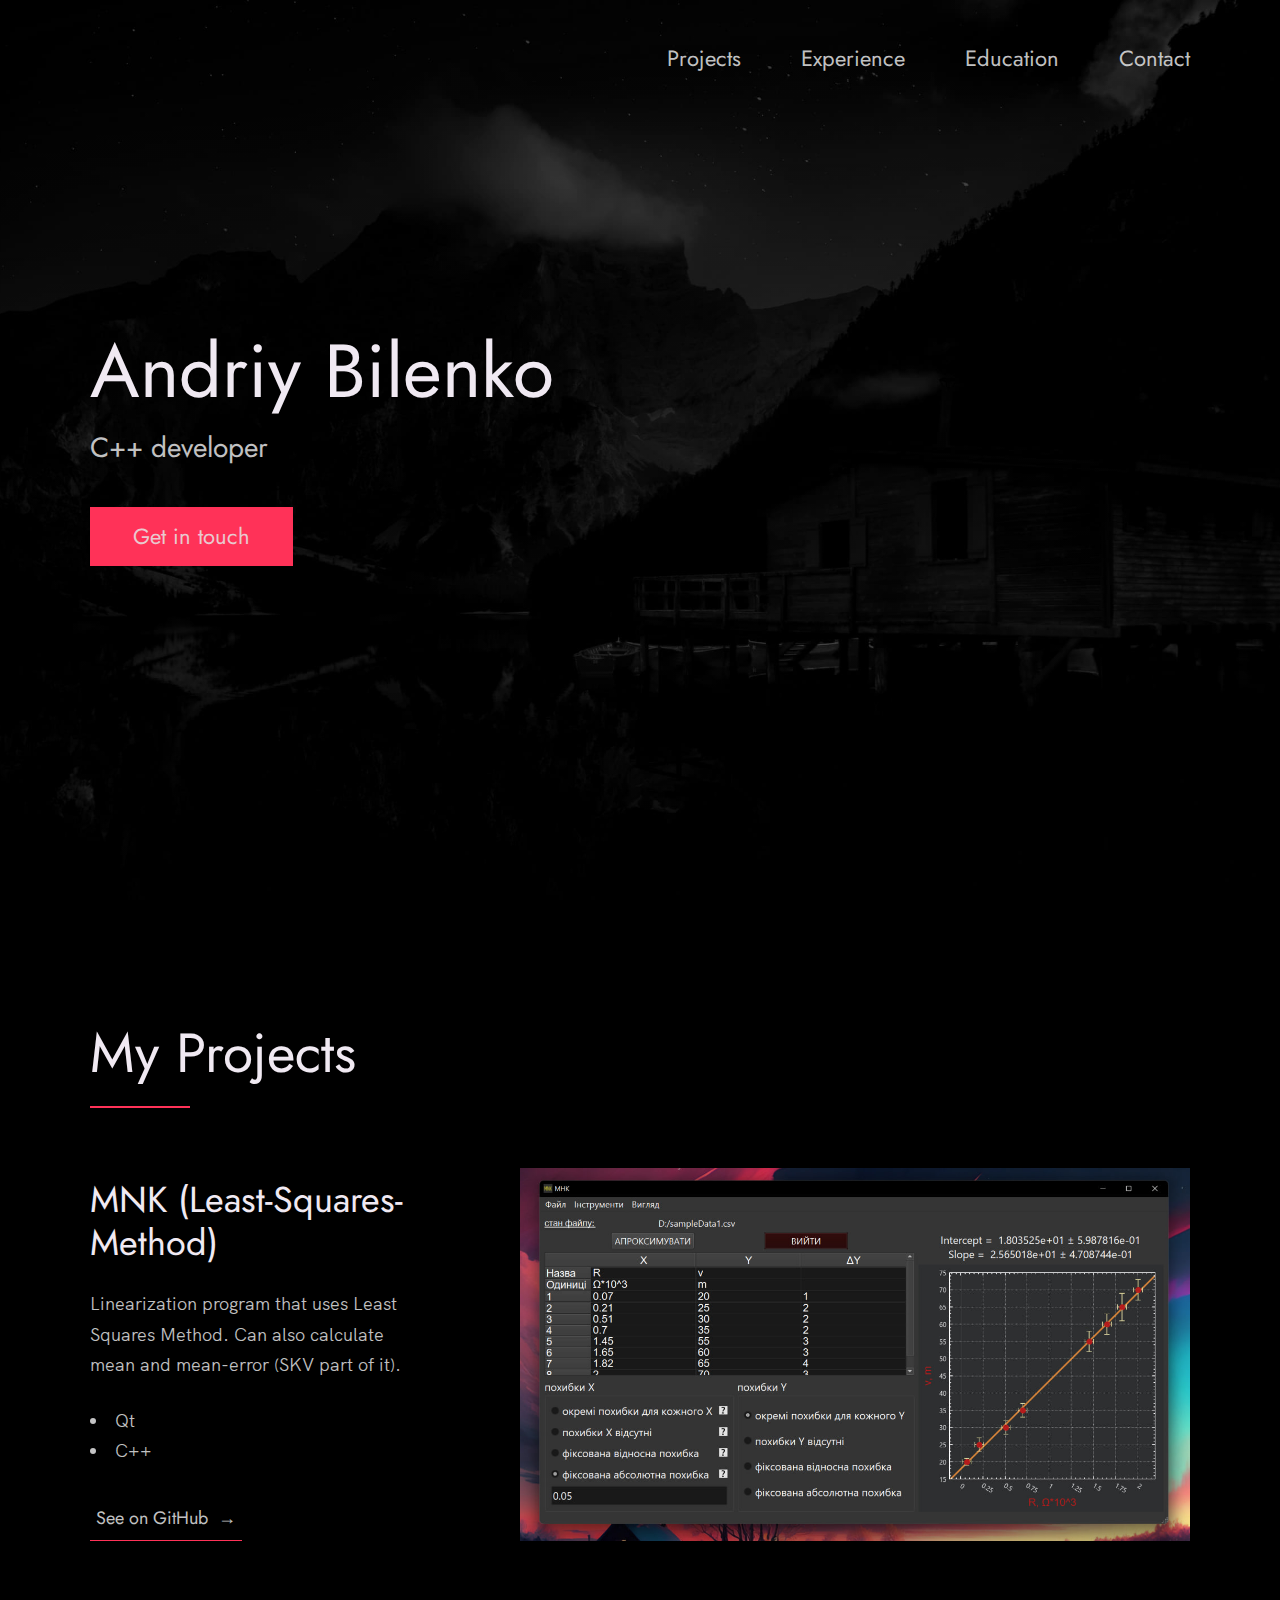
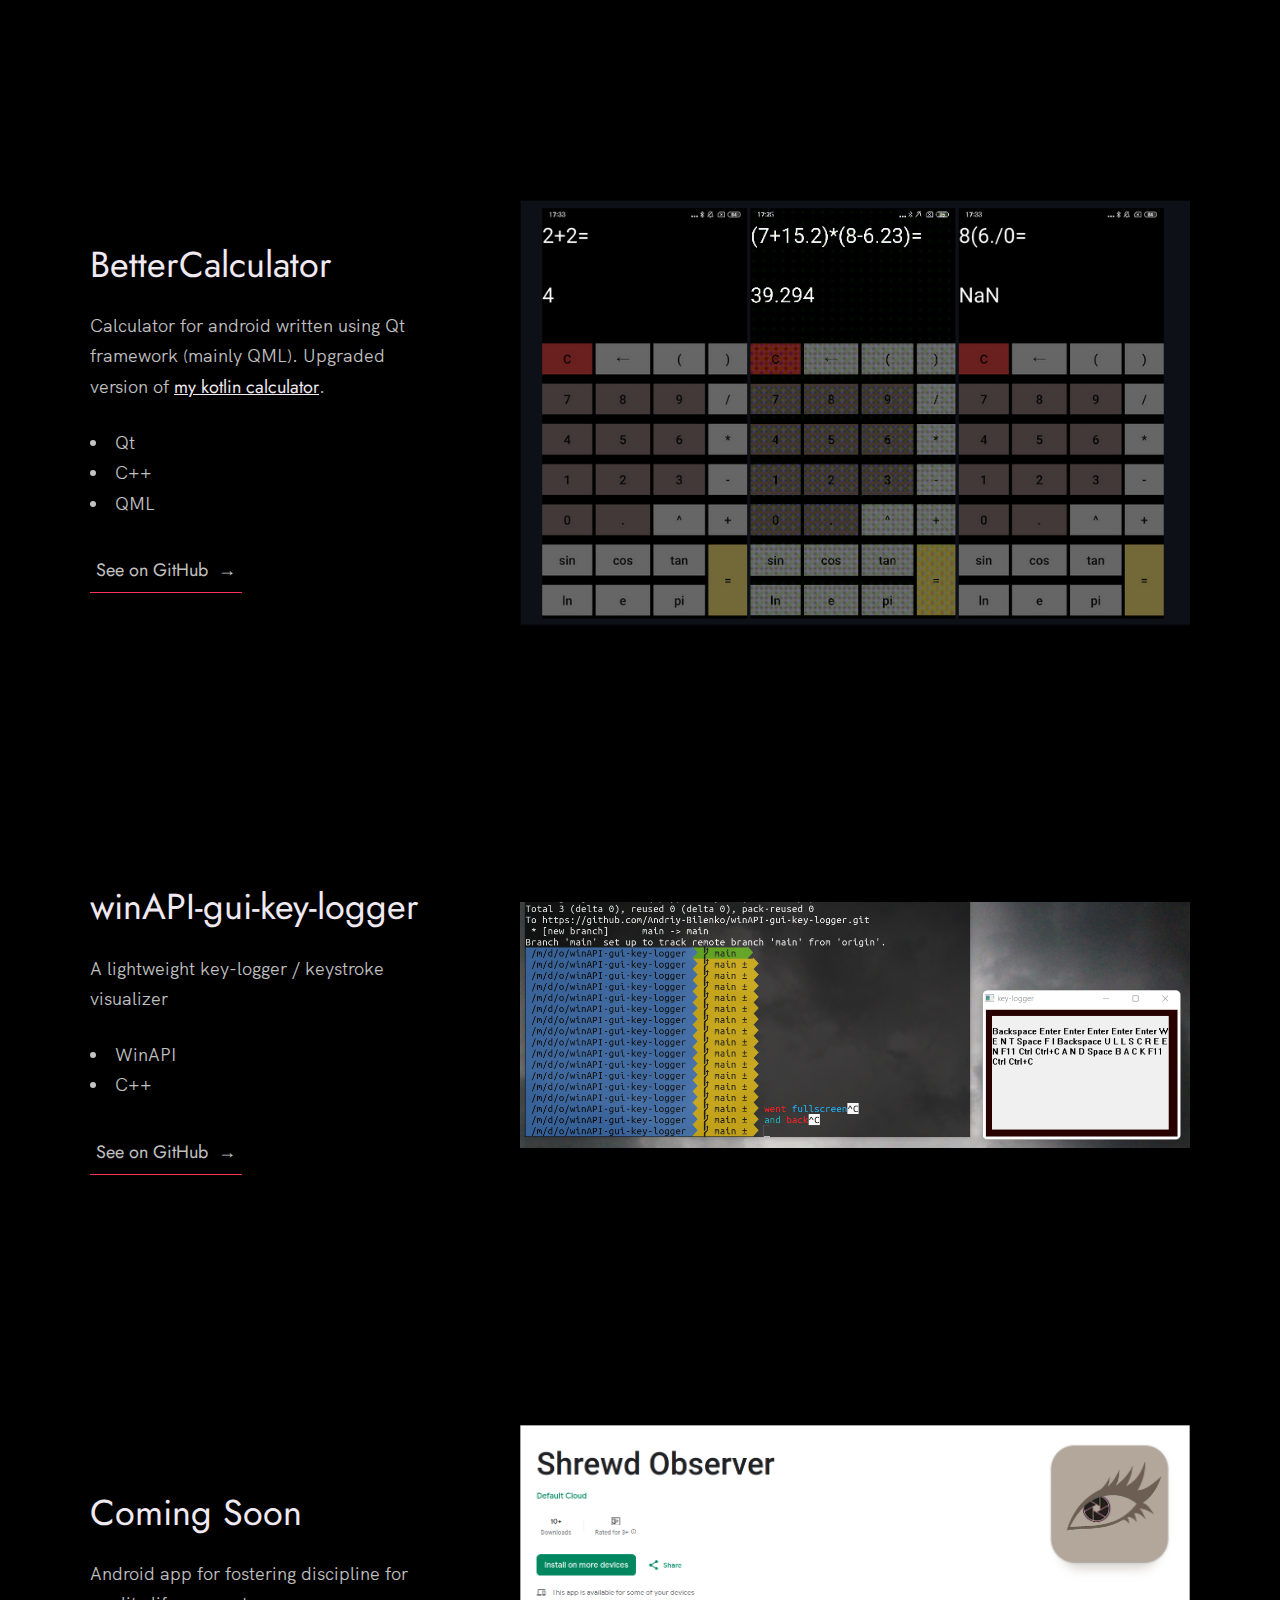
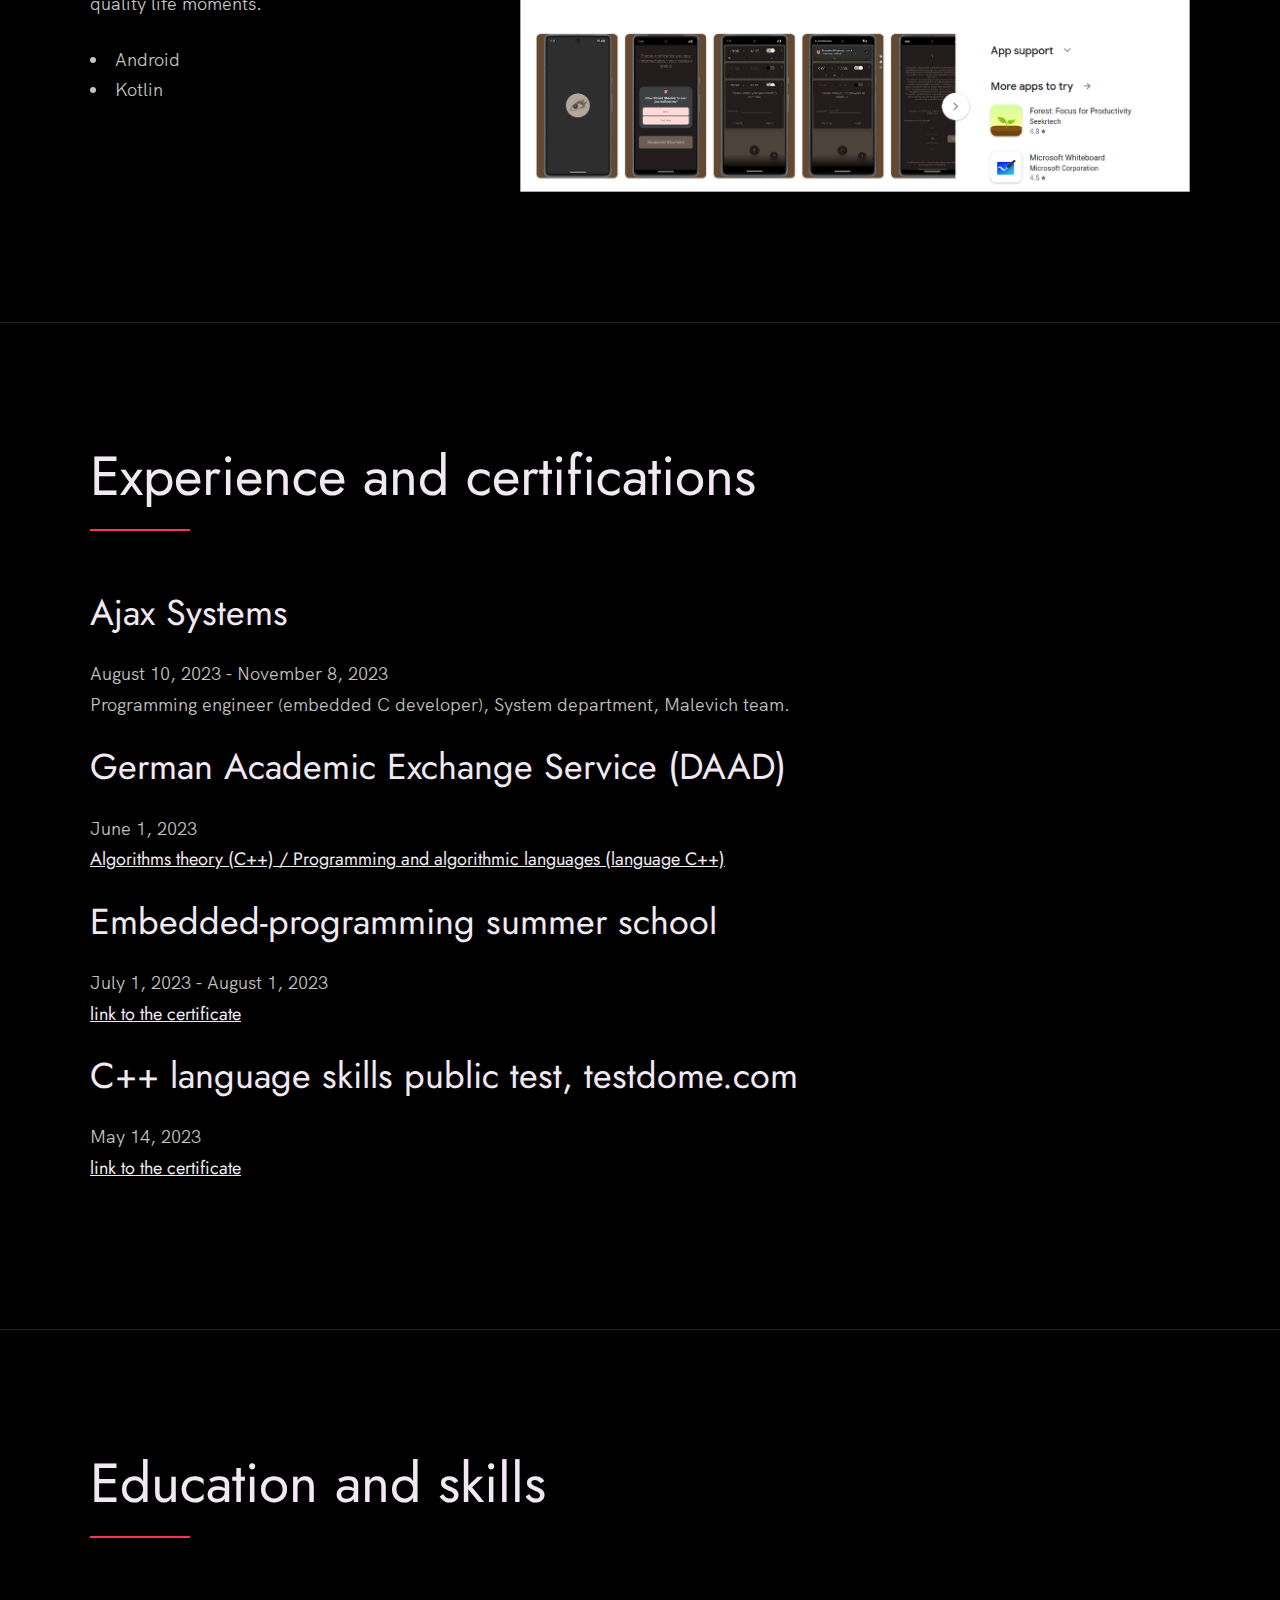
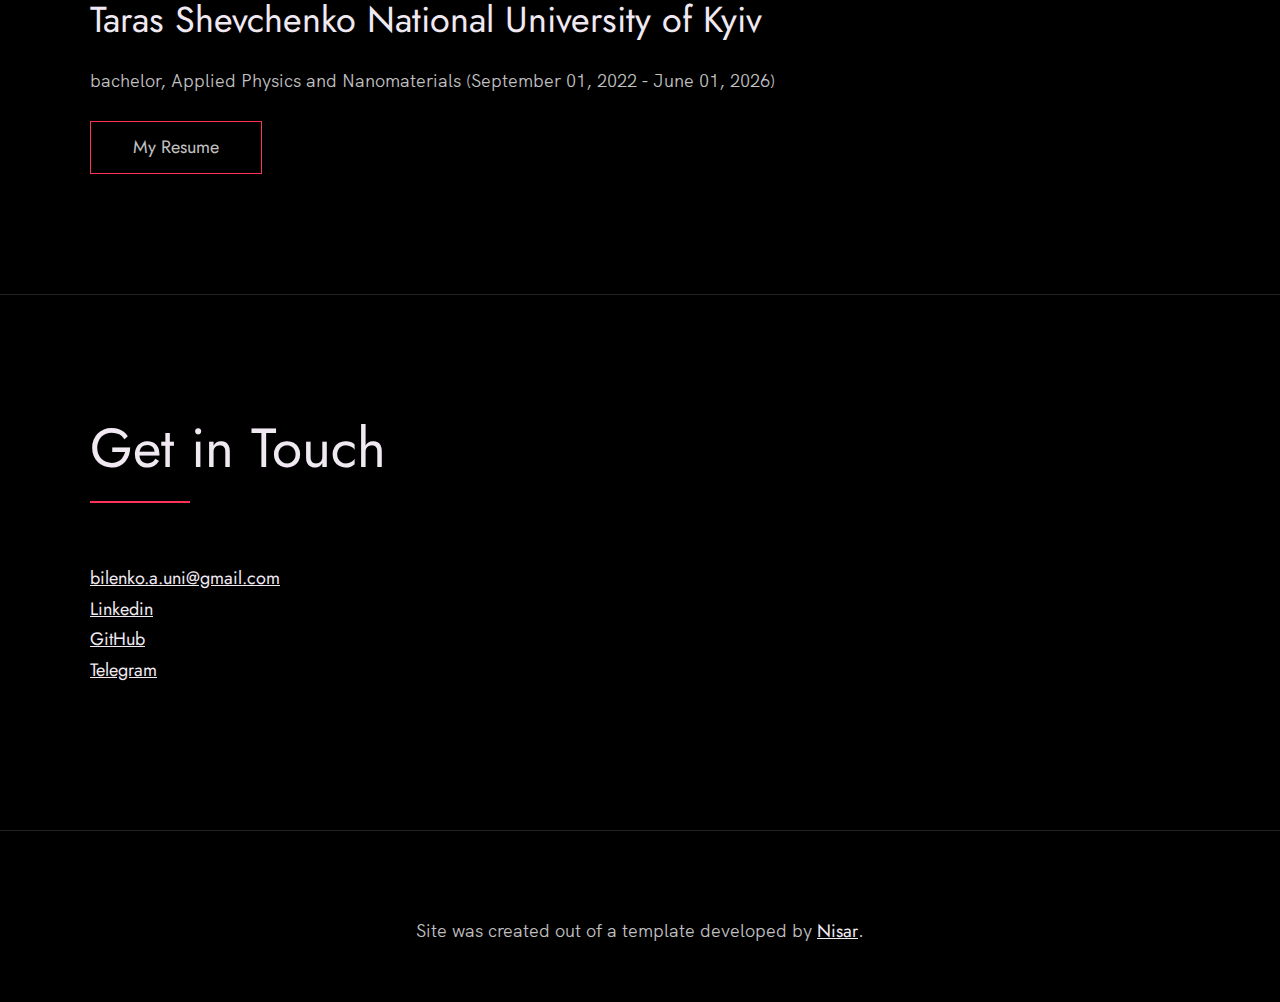
==== https/res/index.html @ 53c8d38b "first release commit" ====
<!DOCTYPE html>
<html lang="en">

<head>
  <meta charset="UTF-8" />
  <meta name="viewport" content="width=device-width, initial-scale=1.0" />
  <link rel="shortcut icon" type="image/png" href="./images/favicon.png" />

  <title>
    Andriy Bilenko | C++ developer
  </title>

  <meta name="description" content="Add small description of yourslef.">
  
  <meta name="keywords" content="Put your name, skills and some coding keywords" />
  <link rel="stylesheet" href="style.css" />
</head>

<body>

  <!-- ***** Header ***** -->

  <header class="header" role="banner" id="top">
    <div class="row">
      <nav class="nav" role="navigation">
        <ul class="nav__items">
          <li class="nav__item"><a href="#work" class="nav__link">Projects</a></li>
          <li class="nav__item"><a href="#exp" class="nav__link">Experience</a></li>
          <li class="nav__item">
            <a href="#about" class="nav__link">Education</a>
          </li>
          <li class="nav__item">
            <a href="#contact" class="nav__link">Contact</a>
          </li>
        </ul>
      </nav>
    </div>
    <div class="header__text-box row">
      <div class="header__text">
        <h1 class="heading-primary">
          <span>Andriy Bilenko</span>
        </h1>
        <p>C++ developer</p>
        <a href="#contact" class="btn btn--pink">Get in touch</a>
      </div>
    </div>
  </header>

  <main role="main">

    <!-- ***** Work ***** -->

    <section class="work" id="work">
      <div class="row">
        <h2>My Projects</h2>
        <div class="work__boxes">

          <div class="work__box">
            <div class="work__text">
              <h3>MNK (Least-Squares-Method)</h3>
              <p>
                Linearization program that uses Least Squares Method. Can also calculate mean and mean-error (SKV part of it).
              </p>
              <ul class="work__list">
                <li>Qt</li>
                <li>C++</li>
              </ul>

              <div class="work__links">
                <a href="https://github.com/Andriy-Bilenko/MNK-Least-Squares-Method-" target="_blank" class="link__text">
                  See on GitHub<span>&rarr;</span>
                </a>
              </div>
            </div>
            <div class="work__image-box">
              <img src="./images/MNK_portfolio.jpg" class="work__image" alt="Project 1" />
            </div>
          </div>

          <div class="work__box">
            <div class="work__text">
              <h3>BetterCalculator</h3>
              <p>
                Calculator for android written using Qt framework (mainly QML). Upgraded version of <a href="https://github.com/Andriy-Bilenko/BasicCalculator" class="link">my kotlin calculator</a>.
              </p>
              <ul class="work__list">
                <li>Qt</li>
                <li>C++</li>
                <li>QML</li>
              </ul>

              <div class="work__links">
                <a href="https://github.com/Andriy-Bilenko/betterCalculator" target="_blank" class="link__text">
                  See on GitHub<span>&rarr;</span>
                </a>
              </div>
            </div>
            <div class="work__image-box">
              <img src="./images/betterCalculator_portfolio.png" class="work__image" alt="Project 1" />
            </div>
          </div>

          <div class="work__box">
            <div class="work__text">
              <h3>winAPI-gui-key-logger</h3>
              <p>
                A lightweight key-logger / keystroke visualizer
              </p>
              <ul class="work__list">
                <li>WinAPI</li>
                <li>C++</li>
              </ul>

              <div class="work__links">
                 <a href="https://github.com/Andriy-Bilenko/winAPI-gui-key-logger" target="_blank" class="link__text">
                  See on GitHub<span>&rarr;</span>
                </a>
              </div>
            </div>
            <div class="work__image-box">
              <img src="./images/gui_keylogger_portfolio.png" class="work__image" alt="Project 3" />
            </div>
          </div>
                    <div class="work__box">
            <div class="work__text">
              <h3>Coming Soon</h3>
              <p>
                Android app for fostering discipline for quality life moments.
              </p>
              <ul class="work__list">
                <li>Android</li>
                <li>Kotlin</li>
              </ul>

            </div>
            <div class="work__image-box">
              <img src="./images/coming_soon_portfolio.png" class="work__image" alt="Project 1" />
            </div>
          </div>
        </div>
      </div>
    </section>

    <section class="exp" id="exp">
      <div class="row">
        <h2>Experience and certifications</h2>
        <div class="exp__logos">
            <h3> 
                Ajax Systems
            </h3>
            <p>
              August 10, 2023 - November 8, 2023<br>
              Programming engineer (embedded C developer), System department, Malevich team.
            </p>
            <h3>
            German Academic Exchange Service (DAAD)
            </h3>
            <p>
              June 1, 2023<br>
             <a href="https://drive.google.com/file/d/1OFo9DF42jcPr22hm2gvZh0uowE_l46rM/view?usp=drive_link">Algorithms theory (C++) / Programming and algorithmic languages (language C++)</a>
            </p>
            <h3>
            Embedded-programming summer school
            </h3>
            <p>
              July 1, 2023 - August 1, 2023<br>
<a href="https://drive.google.com/file/d/1QoROx8u8LL5x0KT2U5oykF8DB0NaRZKX/view?usp=drivesdk">link to the certificate</a>
            </p>
            <h3>
            C++ language skills public test, testdome.com
            </h3>
            <p>
              May 14, 2023<br>
                          <a href="https://www.testdome.com/certificates/3be5061ab3a349d6ab39574bfded6872
">link to the certificate</a>
            </p>
        </div>
      </div>
    </section>

    <!-- ***** About ***** -->

    <section class="about" id="about">
      <div class="row">
        <h2>Education and skills</h2>
          <div class="about__text">
              <h3>Taras Shevchenko National University of Kyiv</h3>
            <p>
              bachelor, Applied Physics and Nanomaterials
            (September 01, 2022 - June 01, 2026)
            </p>
            <a href="https://drive.google.com/file/d/1MA5ybgfWI-9_jP8P5ftH_fFIdmKFKx3f/view?usp=drive_link" class="btn">My Resume</a>
          </div>
      </div>
    </section>
  </main>

  <!-- ***** Contact ***** -->

  <section class="contact" id="contact">
    <div class="row">
      <h2>Get in Touch</h2>
      <div class="contact__info">
        <p>
        <a href="mailto:you@example.com">bilenko.a.uni@gmail.com</a> <br>
        <a href="https://www.linkedin.com/in/andrew-bilenko-7aa015277/">Linkedin</a> <br>
        <a href="https://github.com/Andriy-Bilenko/">GitHub</a> <br> 
        <a href="https://t.me/bilenko_a">Telegram</a>
        </p>
      </div>
    </div>
  </section>

  <!-- ***** Footer ***** -->

  <footer role="contentinfo" class="footer">
    <div class="row">
      <p>
        Site was created out of a template developed by <a href="https://github.com/nisarhassan12/" class="link">Nisar</a>.
      </p>
    </div>
  </footer>

  <a href="#top" class="back-to-top" title="Back to Top">
    <img src="./images/arrow-up.svg" alt="Back to Top" class="back-to-top__image"/>
  </a>
  <script src="./script.js"></script>
</body>

</html>
---- https/res/style.css ----
/* --------------------------------------- */
/* ----- Basic Setup ----- */
/* --------------------------------------- */

@font-face {
    font-family: 'Hk Grotesk';
    font-style: normal;
    font-weight: 400;
    src: url('./fonts/HKGrotesk-Regular.woff') format('woff');
}

@font-face {
    font-family: 'Jost';
    font-style: normal;
    font-weight: 400;
    src: url('./fonts/Jost-Regular.ttf') format('woff');
}

* {
    margin: 0;
    padding: 0;
    box-sizing: inherit;
}

:root {
    --font-size-small: 1.8rem;
    --font-size-normal: 2.2rem;
    --font-size-medium: 2.8rem;
    --font-size-medium-1: 3.6rem;
    --font-size-large: 5.5rem;
    --font-size-huge: 7.5rem;
    --font-stack: 'Hk Grotesk', sans-serif;

    --line-height-normal: 1.7;
    --line-height-small: 1.2;

    --black: #000;
    --pink: #ff3258;
    --white: #f0e9f2;
    --white-1: #e5e5e6da;


    --container-max-width: 1180px;
    --container-normal-width: 800px;
    --container-medium-width: 700px; 
    --container-small-width: 500px;

    --gutter-huge: 12rem;
    --gutter-medium: 6rem;
    --gutter-normal: 3rem;
    --gutter-small-1: 2.5rem;
    --gutter-small: 2rem;

    --border-light: 1px solid rgb(36, 35, 35);
}

html {
    font-size: 62.5%; /* (16/10)*100 = 62.5% => 1rem = 10px */
    box-sizing: border-box;
    scroll-behavior: smooth;
}

@media(max-width: 1000px) {
    html {
        font-size: 52%;
    }
}

body {
    font-size: var(--font-size-small);
    font-family: var(--font-stack);
    font-weight: 400;
    color: var(--white-1);
    line-height: var(--line-height-normal);
    background: var(--black);
    overflow-x: hidden;
}

.row {
    max-width: var(--container-max-width);
    margin: 0 auto;
}

@media(max-width: 1340px) {
    .row {
        max-width: 1100px;
    }
}

@media(max-width: 1240px) {
    .row {
        padding: 0 var(--gutter-medium);
    }
}

@media(max-width: 600px) {
    .row {
        padding: 0 var(--gutter-normal);
    }
}

@media(max-width: 600px) {
    .row {
        padding: 0 var(--gutter-small);
    }
}

section {
    padding: var(--gutter-huge) 0;
    border-bottom: var(--border-light);
}

img {
    object-fit: contain;
    max-width: 100%;
}

/* --------------------------------------- */
/* ----- Headlines and Paragraphs ----- */
/* --------------------------------------- */

h1,
h2,
h3 {
    font-family: 'Jost', sans-serif;
    font-weight: 400;
    line-height: var(--line-height-small);
    color: var(--white);
}

.heading-primary {
    line-height: 1;
    font-size: var(--font-size-huge);
    font-weight: 400;
}

@media(max-width: 900px) {
    .heading-primary {
        font-size: 6.5rem;
    }
}

h2 {
    font-size: var(--font-size-large);
    margin-bottom: var(--gutter-medium);
}

h2::after {
    content: '';
    display: block;
    height: 2px;
    width: 10rem;
    background: var(--pink);
    margin: var(--gutter-small) 0;
}

h3 {
    font-size: var(--font-size-medium-1);
    margin-bottom: var(--gutter-small);
}

@media(max-width: 500px) {
    .heading-primary {
        font-size: var(--font-size-large);
    }

    h2 {
        font-size: var(--font-size-medium-1);
    }

    h3 {
        font-size: var(--font-size-medium);
    }
}

p {
    margin: var(--gutter-small-1) 0;
}

@media(max-width: 900px) {
    p { 
        max-width: var(--container-small-width);
    }
}

/* --------------------------------------- */
/* ----- Buttons and Links ----- */
/* --------------------------------------- */

a {
    color: var(--white);
    font-weight: 400;
    font-family: 'Jost', sans-serif;
    transition: all .2s;
    outline: 2px solid transparent;
}

::-moz-focus-inner {
    border: 0;
}

button:focus,
a:focus {
    outline: 2px solid var(--pink);
}

body:not(.user-is-tabbing) button:focus,
body:not(.user-is-tabbing) a:focus {
    outline: none;
}

.link:hover {
    color: var(--pink);
}

.btn {
    position: relative;
    display: inline-block;
    padding: 1rem 4.2rem;
    text-decoration: none;
    color: inherit;
    border: 1px solid  var(--pink);
    font-weight: 400;
}

.btn:focus {
    outline: none;
}

.btn::after {
    content: '';
    display: block;
    position: absolute;
    top: 0;
    left: 0;
    right: 100%;
    background: var(--white);
    height: 100%;
    z-index: -1;
    transition: all 0.2s cubic-bezier(1, 0.68, 0.16, 0.9);
}

.btn:hover::after,
.btn:focus::after {
    right: 0;
    background: var(--pink);
}

.btn--pink {
    background: var(--pink);
    transition: all 0.2s;
}

.btn--pink::after {
    display: none;
}

.btn--pink:hover,
.btn--pink:focus {
    background: transparent;
}

.link__text {
    position: relative;
    display: inline-block;
    padding: .6rem;
    color: inherit;
    text-decoration: none;
    border-bottom: 1px solid var(--pink);
}

.link__text::after {
    content: '';
    display: block;
    position: absolute;
    top: 0;
    left: 0;
    right: 100%;
    background: var(--white);
    height: 100%;
    z-index: -1;
    transition: all 0.2s cubic-bezier(1, 0.68, 0.16, 0.9);
}

.link__text:focus {
    outline: none;
}

.link__text:hover::after,
.link__text:focus:after {
    right: 0;
    background: var(--pink);
}

.link__text span {
    padding-left: 1rem;
    font-family: sans-serif;
}

/* ----- Back to Top ----- */

.back-to-top {
    position: fixed;
    bottom: 4rem;
    right: 4rem;
    display: flex;
    justify-content: center;
    align-items: center;
    height: 5.5rem;
    width: 5.5rem;
    background-color: var(--pink);
    border-radius: 50%;
    z-index: 10;
    visibility: hidden;
    transition: all .4s;
}

.back-to-top__image {
    height: 70%;
}

@media(max-width: 900px) {
    .back-to-top {
        right: 2rem;
    }
}

@media(max-width: 500px) {
    .back-to-top {
        right: 1rem;
    }
}

/* --------------------------------------- */
/* ----- Navigation ----- */
/* --------------------------------------- */

.nav {
    display: flex;
    justify-content: flex-end;
    padding: var(--gutter-normal) 0;
}

.nav__items {
    display: flex;
    list-style: none;
}

.nav__item:not(:last-child) {
    margin-right: var(--gutter-medium);
}

@media(max-width: 500px) {
    .nav {
        justify-content: center;
    }
}

@media(max-width: 400px) {
    .nav__item:not(:last-child) {
        margin-right: var(--gutter-normal);
    }
}

@media(max-width: 300px) {
    .nav {
        font-size: var(--font-size-small);
    }
}

.nav__link {
    position: relative;
    display: inline-block;
    padding: 1rem 0;
    text-decoration: none;
    color: inherit;
    transition: all .2s;
}

.nav__link::after {
    content: '';
    position: absolute;
    bottom: 0;
    left: 0;
    right: 100%;
    display: inline-block;
    height: 1rem;
    background: var(--white);
    transition: all 0.25s cubic-bezier(1, 0.68, 0.16, 0.9);
}

.nav__link:hover {
    color: var(--pink);
}

.nav__link:hover::after {
    right: 0;
    height: 2px;
    background: var(--pink);
}

/* --------------------------------------- */
/* ----- Header ----- */
/* --------------------------------------- */

.header {
    background: linear-gradient(rgba(0,0,0, .1), rgba(0,0,0, .4)), 
        url('./images/header.jpg');
    height: 100vh;
    background-size: cover;
    background-position: center;
    background-attachment: fixed;
    font-size: var(--font-size-normal);
}

.header__text {
    position: absolute;
    top: 50%;
    transform: translateY(-50%);
}

.header__text p {
    margin: 1.5rem 0 3.5rem;
    max-width: var(--container-medium-width);
    font-family: 'Jost', sans-serif;
    font-size: var(--font-size-medium);
}

@media(max-width: 500px) {
    .header {
        text-align: center;
    }

    .header__text p {
        transform: scale(.8);
    }
}

/* --------------------------------------- */
/* ----- Work ----- */
/* --------------------------------------- */

.work__box {
    display: flex;
    align-items: center;
}

@media(max-width: 900px) {
    .work__box {
        align-items: initial;
        flex-direction: column-reverse;
    }
}

.work__box:not(:last-child) {
    margin-bottom: 25rem;
}

@media(max-width: 500px) {
    .work__box:not(:last-child) {
        margin-bottom: 20rem;
    }
}

.work__links {
    display: flex;
    align-items: center;
}

.work__text {
    flex: 0 0 30%;
}

.work__list {
    /* list-style-type: square; */
    list-style-position: inside;
    margin-bottom: var(--gutter-normal);
}

.work__code {
    display: block;
    height: 3rem;
    margin-left: var(--gutter-normal);
    transition: all .3s;
}

.work__code:hover {
    transform: scale(1.2);
}

.work__image-box {
    margin-bottom: var(--gutter-normal);
}

@media(min-width: 901px) {
    .work__image-box {
        flex: 1;
        margin: 0 0 0 10rem;
    }
}

@media(max-width: 900px) {
    .work__code {
        height: 4rem;
    }
}

/* --------------------------------------- */
/* ----- Clients ----- */
/* --------------------------------------- */

.client__logos {
    display: flex;
    justify-content: space-between;
    filter: invert(100%) grayscale(100%) opacity(.8);
}

.client__logo {
    height: 6.5rem;
    max-width: 18rem;
}

@media(max-width: 1240px) {
    .client__logos {
        overflow-x: scroll;
        padding: var(--gutter-normal);
    }

    .client__logo:not(:last-of-type) {
        margin-right: var(--gutter-medium);
    }
}

/* --------------------------------------- */
/* ----- About ----- */
/* --------------------------------------- */

.about__content {
    display: flex;
    flex-direction: row-reverse;
    align-items: center;
}

@media(max-width: 900px) {
    .about__content {
        flex-direction: column-reverse;
        align-items: initial;
    }
}

.about__photo-container {
    margin-bottom: var(--gutter-normal);
}

@media(min-width: 901px) {
    .about__text {
        flex: 0 0 35%;
    }
    
    .about__photo-container {
        flex: 1;
        margin: 0 var(--gutter-huge) 0 0;
    }
}

/* --------------------------------------- */
/* ----- Contact ----- */
/* --------------------------------------- */

.contact__info {
    max-width: var(--container-medium-width);
}

/* --------------------------------------- */
/* ----- Footer ----- */
/* --------------------------------------- */

.footer {
    text-align: center;
    padding: var(--gutter-medium) 0 var(--gutter-normal);
}

.footer__social-links {
    display: flex;
    justify-content: center;
    padding: var(--gutter-normal) 0;
    list-style: none;
}

.footer__social-link-item:not(:last-of-type) {
    margin-right: var(--gutter-small);
}

.footer__social-image {
    height: 4rem;
}

.footer__github-buttons {
    display: flex;
    justify-content: center;
}

.footer__github-buttons iframe {
    height: 2.5rem;
    width: 84px;
    transform: translateY(3px);
}

@media(max-width: 500px) {
    .footer {
        padding: var(--gutter-medium) 0;
    } 
}
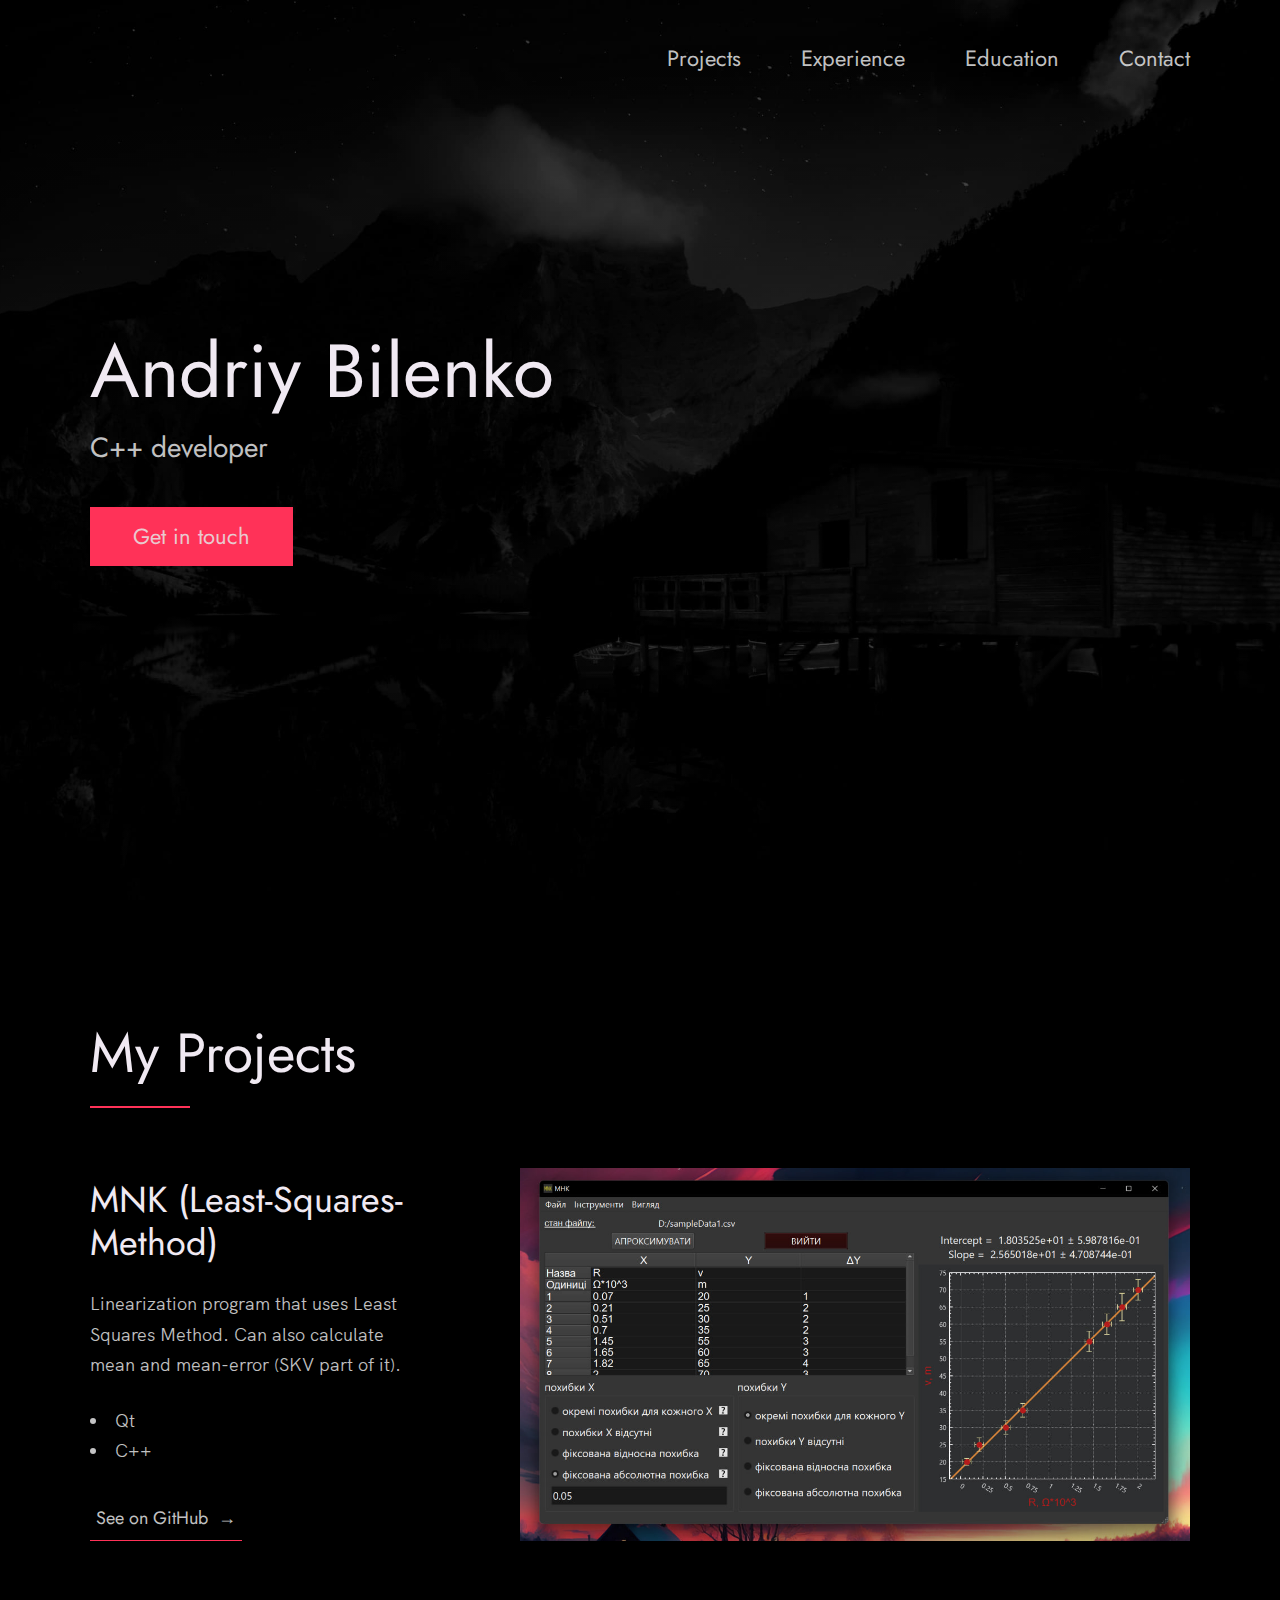
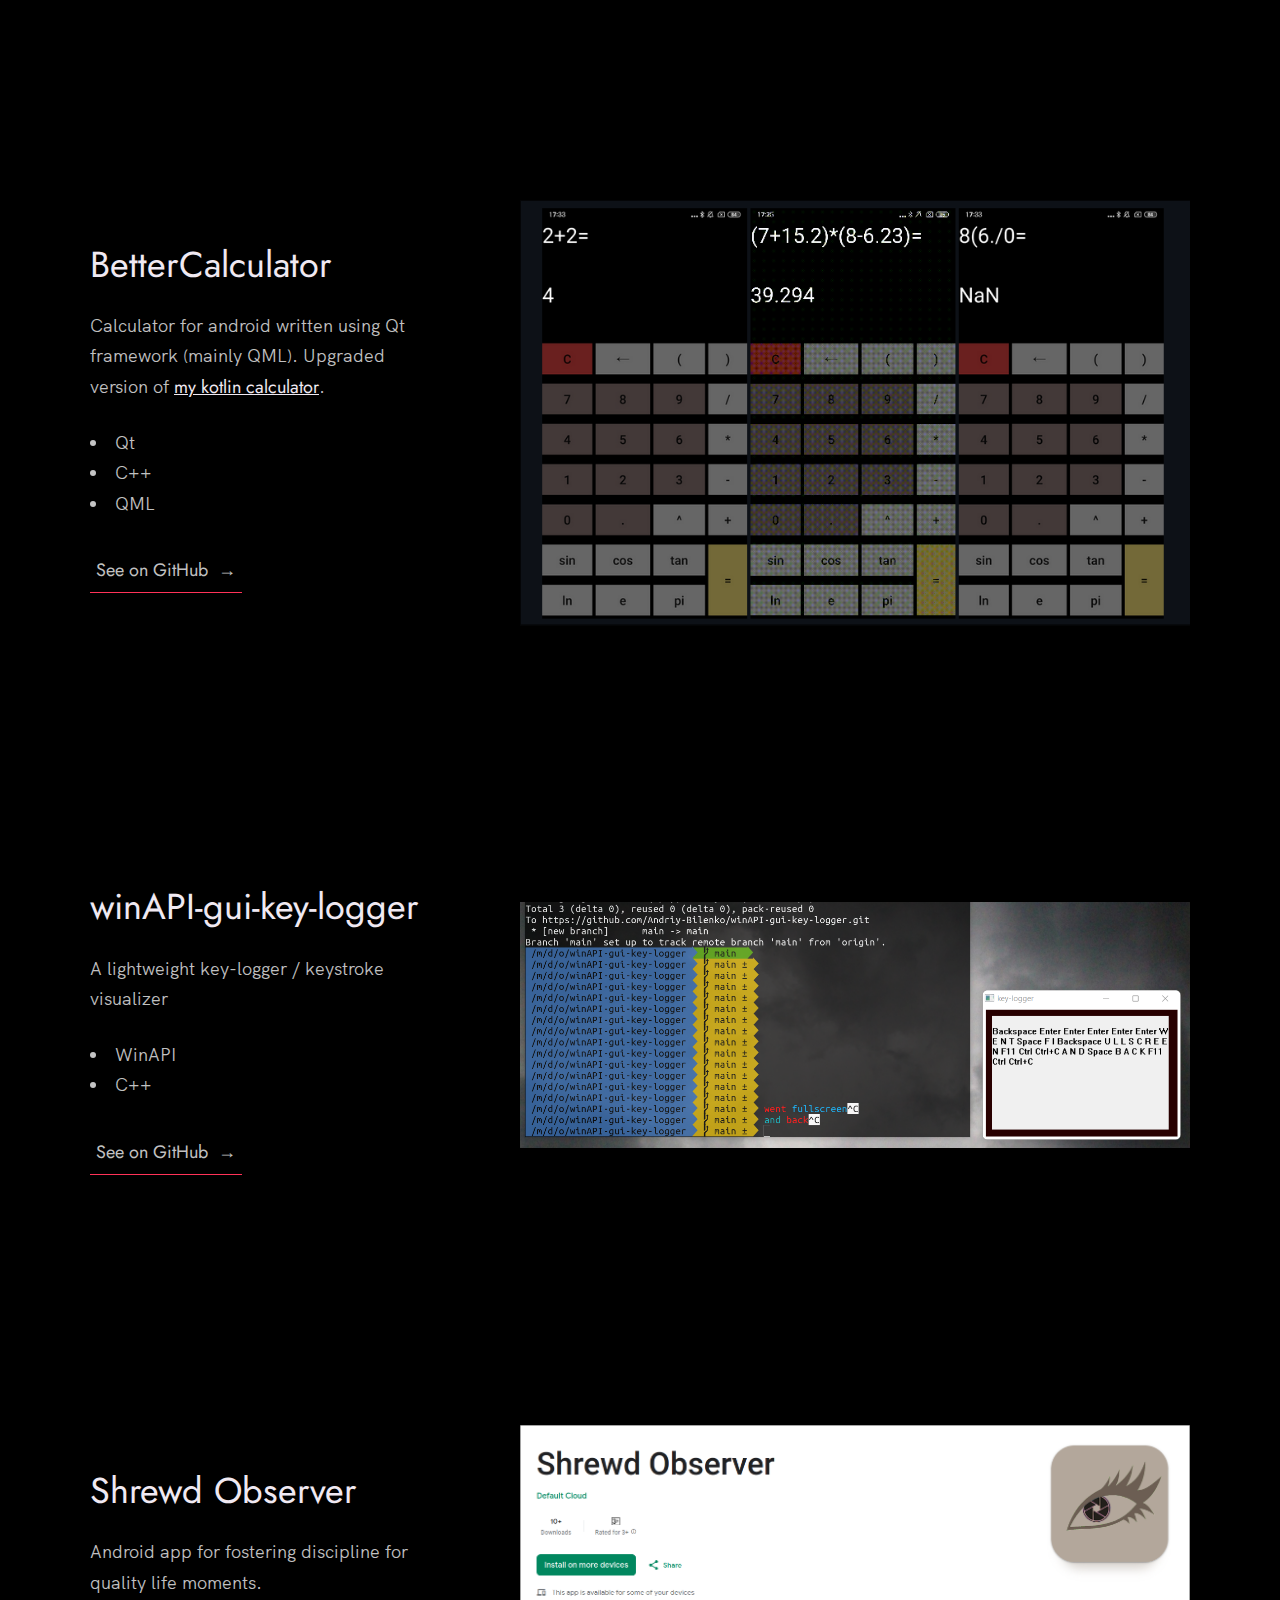
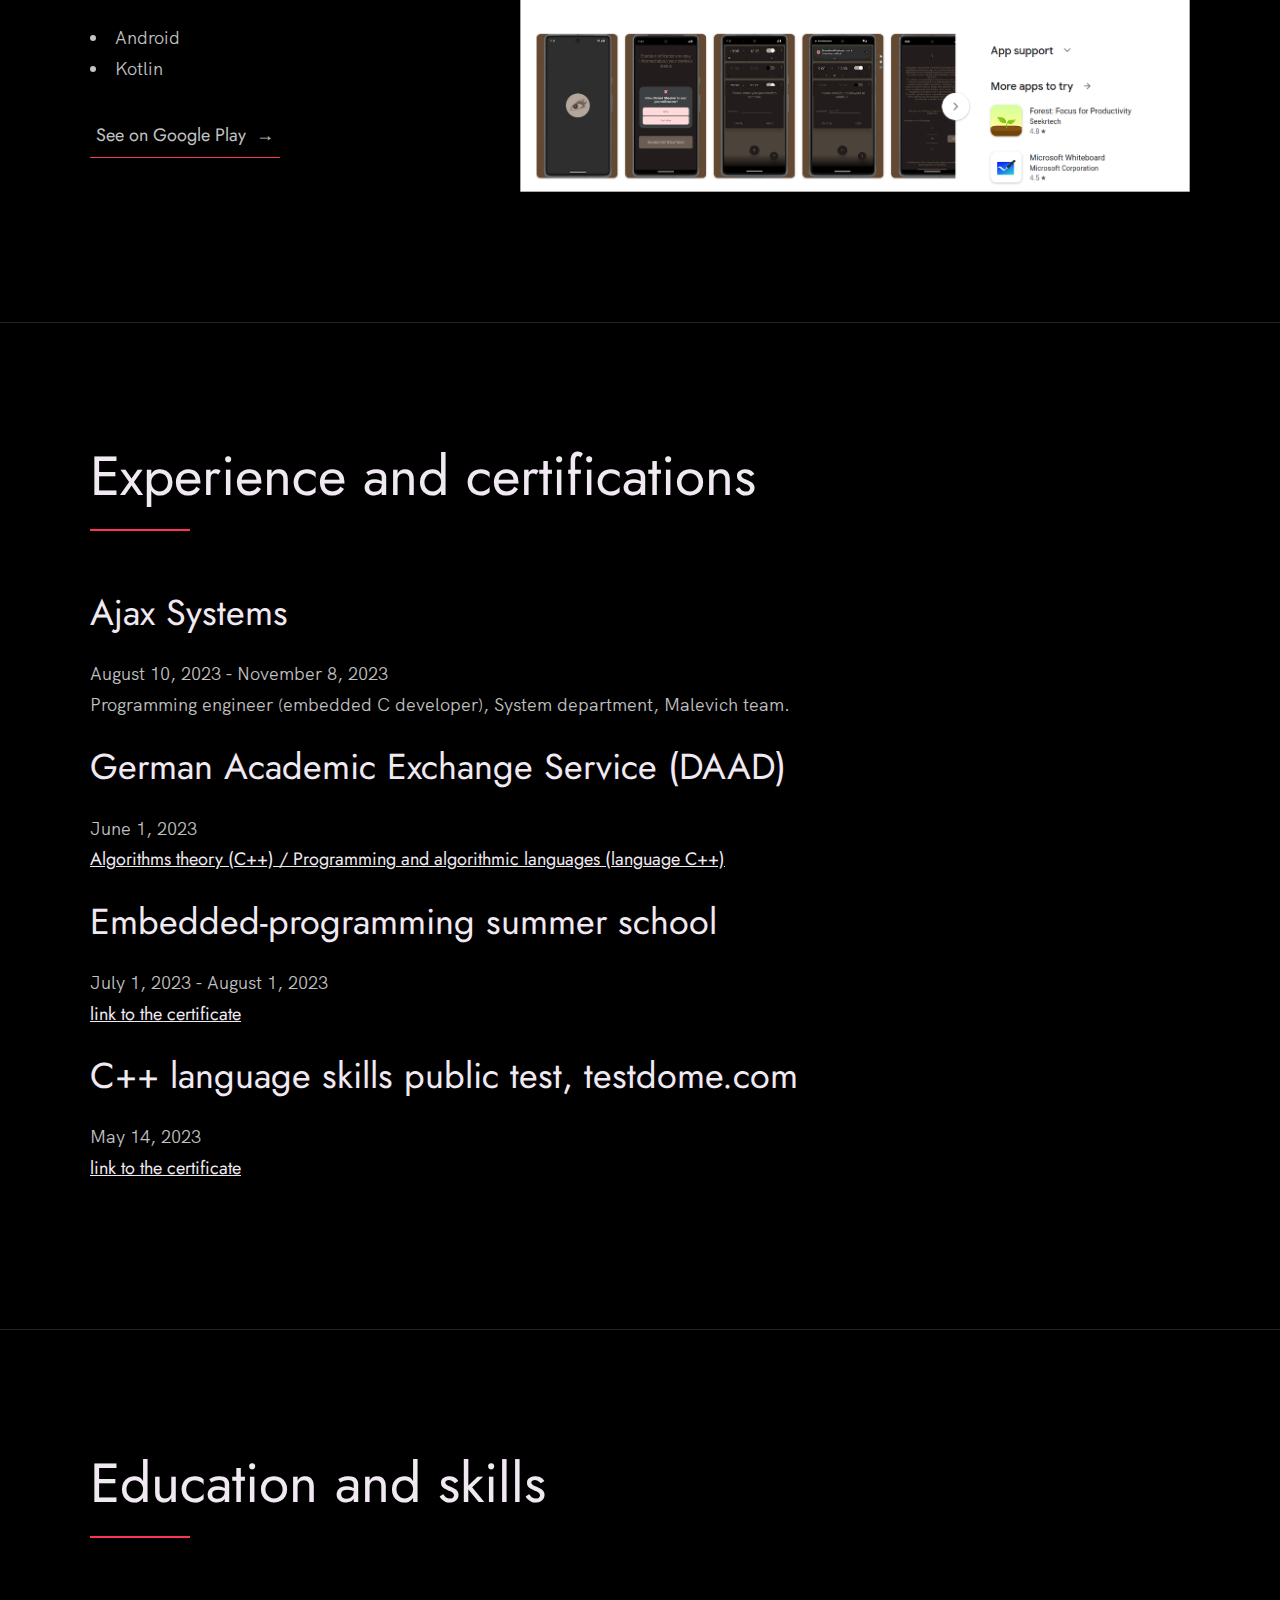
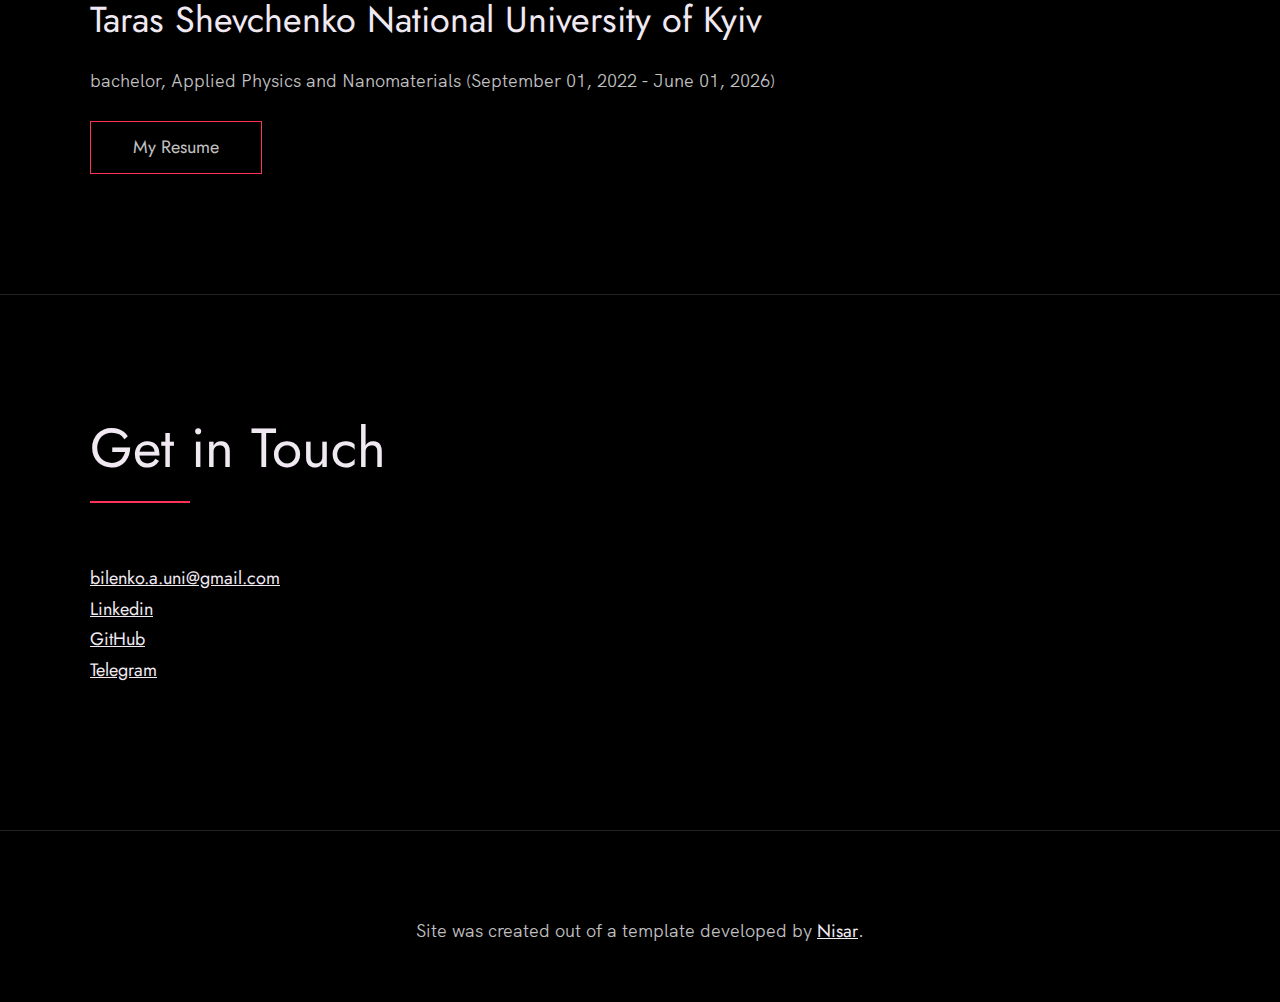
==== commit 6b3c49d1: "update on Shrewd Observer" ====
--- a/https/res/index.html
+++ b/https/res/index.html
@@ -123,7 +123,7 @@
           </div>
                     <div class="work__box">
             <div class="work__text">
-              <h3>Coming Soon</h3>
+              <h3>Shrewd Observer</h3>
               <p>
                 Android app for fostering discipline for quality life moments.
               </p>
@@ -131,7 +131,11 @@
                 <li>Android</li>
                 <li>Kotlin</li>
               </ul>
-
+              <div class="work__links">
+                 <a href="https://play.google.com/store/apps/details?id=com.shrewd.observer" target="_blank" class="link__text">
+                  See on Google Play<span>&rarr;</span>
+                </a>
+              </div>
             </div>
             <div class="work__image-box">
               <img src="./images/coming_soon_portfolio.png" class="work__image" alt="Project 1" />
@@ -202,7 +206,7 @@
       <h2>Get in Touch</h2>
       <div class="contact__info">
         <p>
-        <a href="mailto:you@example.com">bilenko.a.uni@gmail.com</a> <br>
+        <a href="mailto:bilenko.a.uni@gmail.com">bilenko.a.uni@gmail.com</a> <br>
         <a href="https://www.linkedin.com/in/andrew-bilenko-7aa015277/">Linkedin</a> <br>
         <a href="https://github.com/Andriy-Bilenko/">GitHub</a> <br> 
         <a href="https://t.me/bilenko_a">Telegram</a>
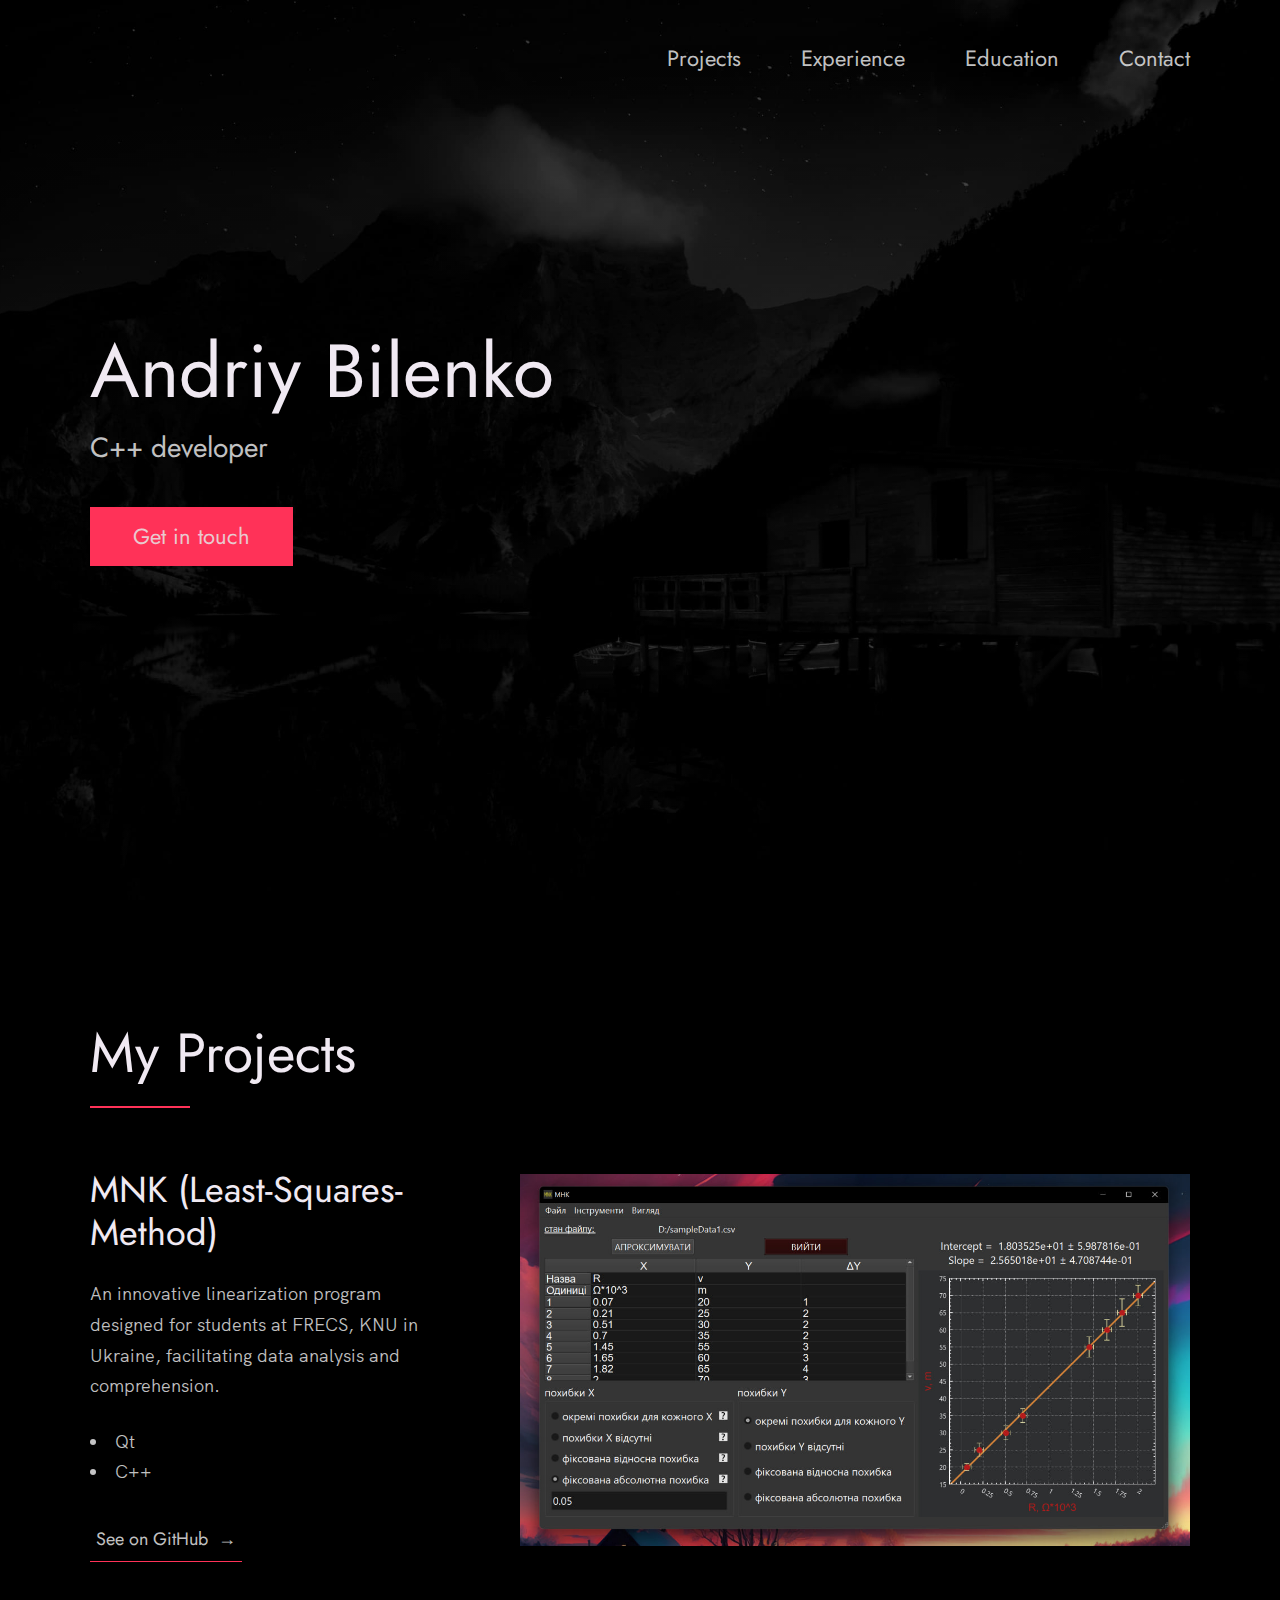
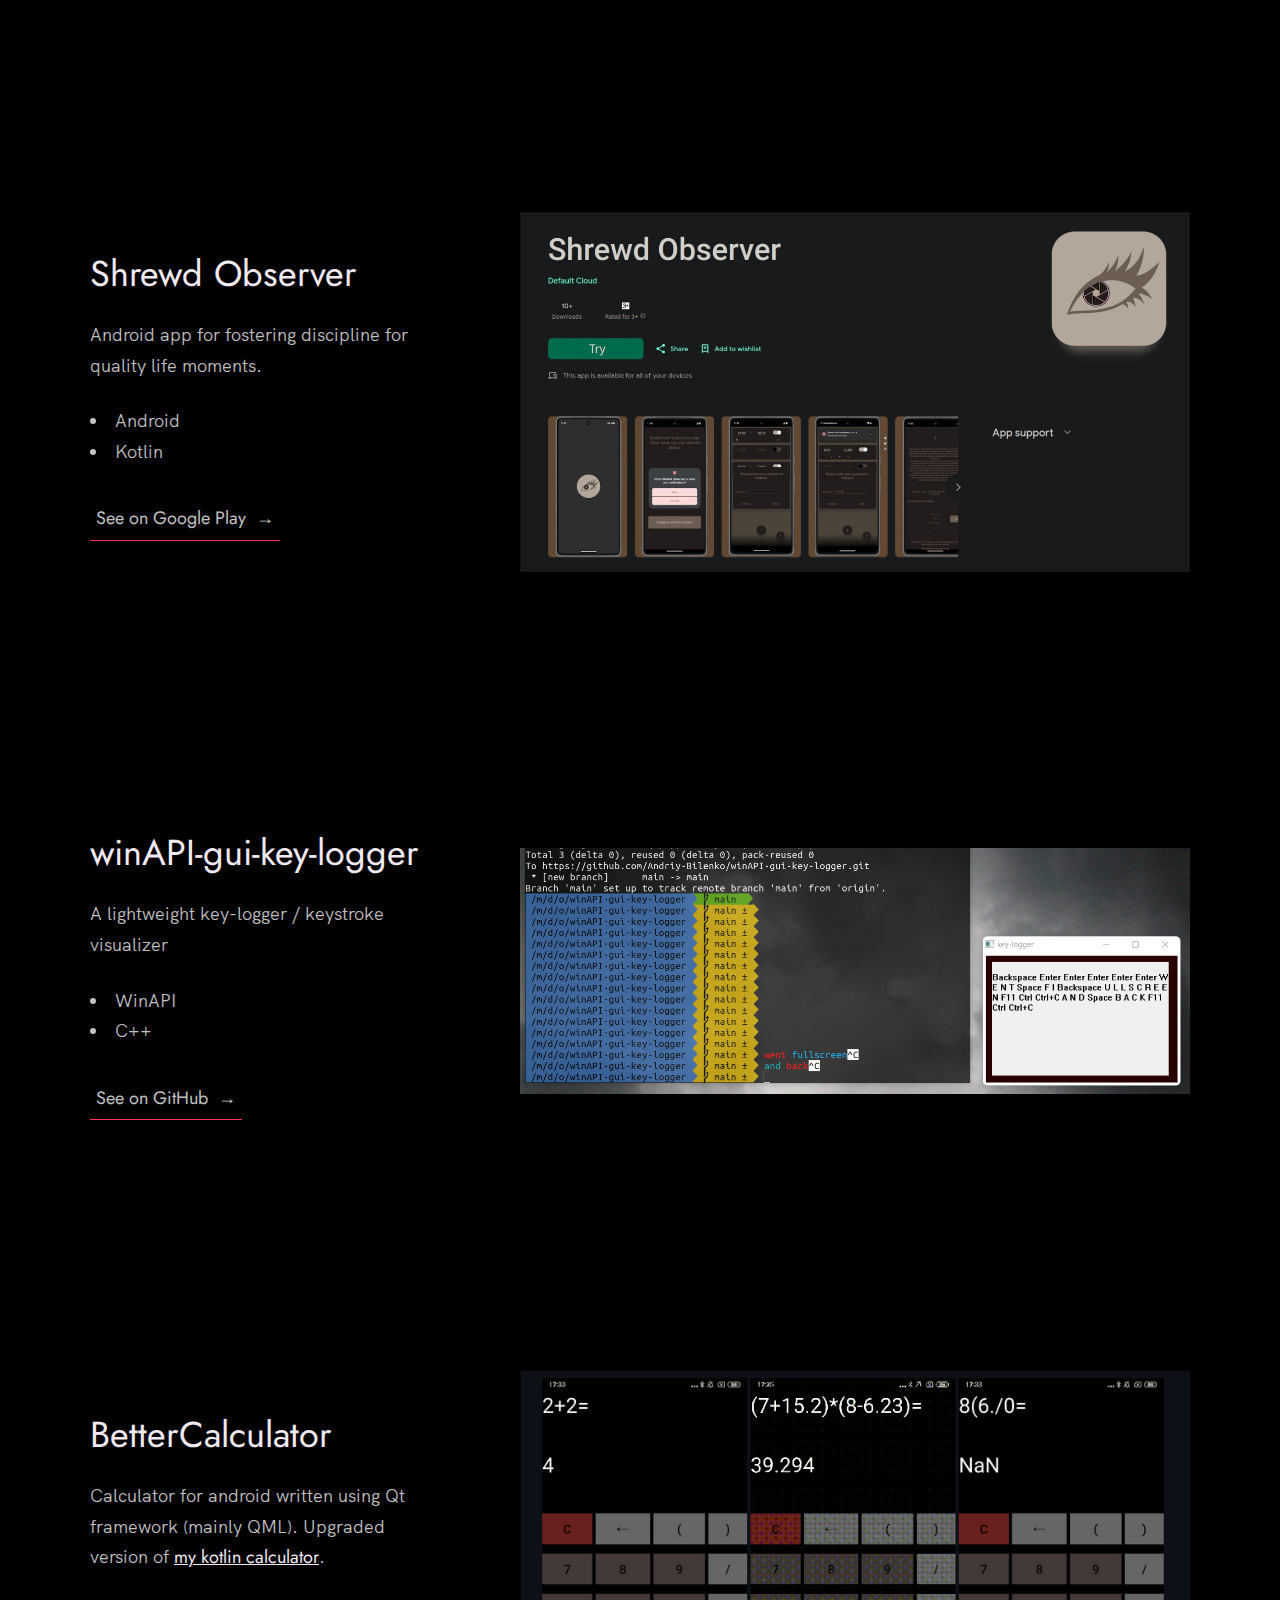
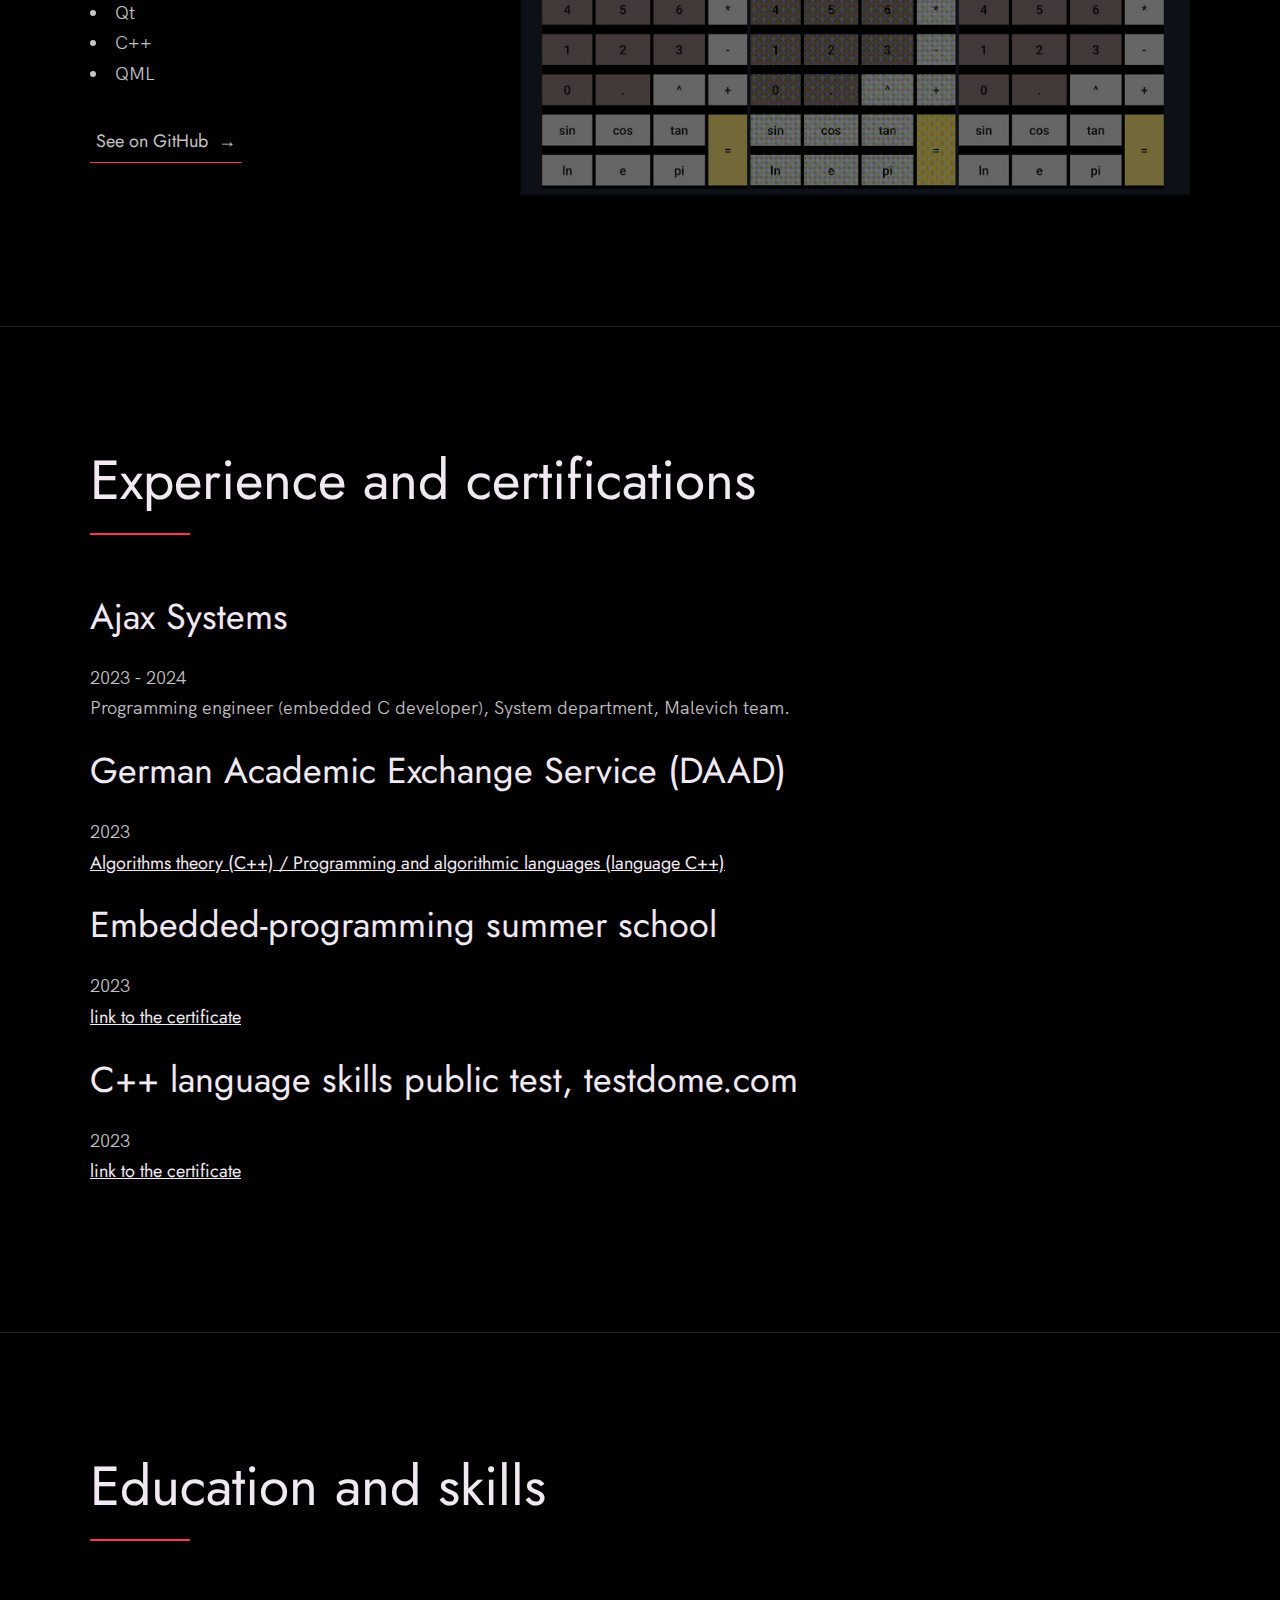
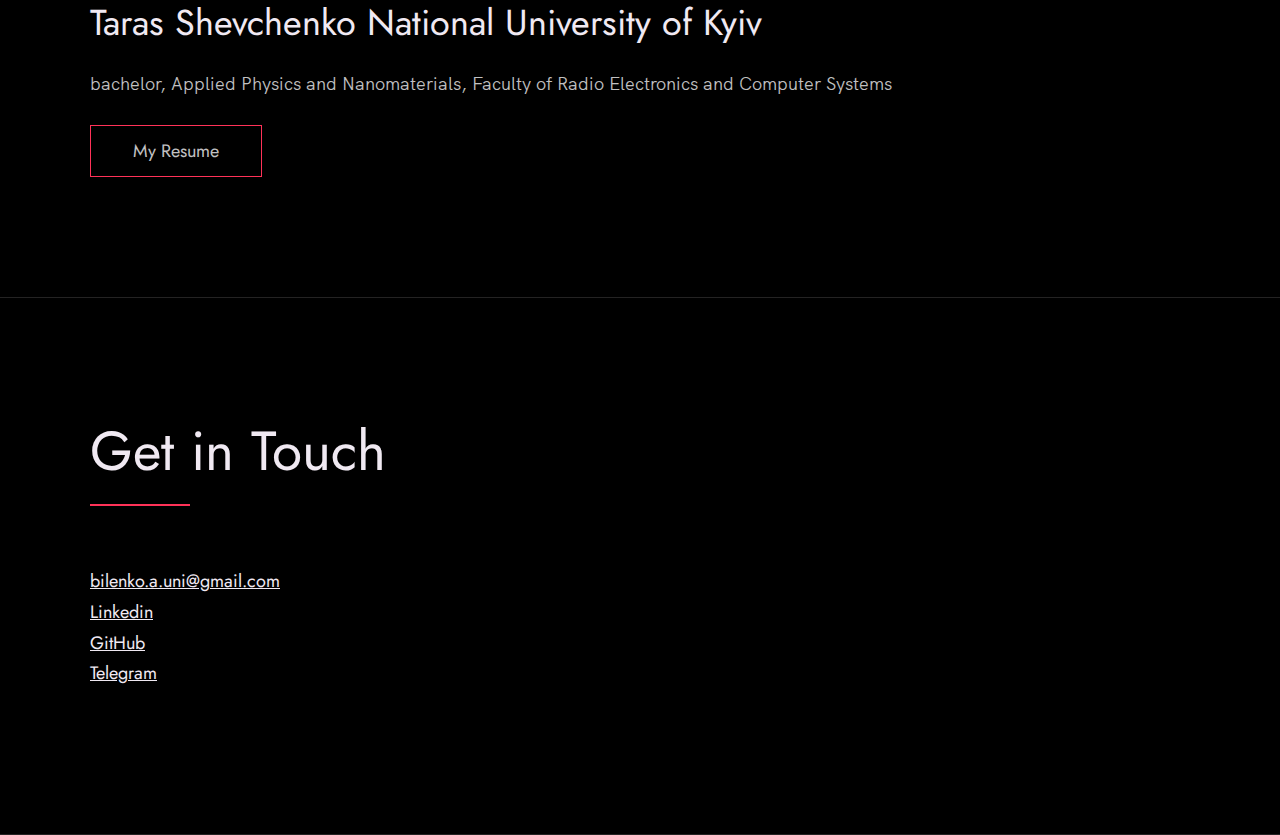
==== commit ee6237f5: "update on personal resume #2" ====
--- a/https/res/index.html
+++ b/https/res/index.html
@@ -59,7 +59,7 @@
             <div class="work__text">
               <h3>MNK (Least-Squares-Method)</h3>
               <p>
-                Linearization program that uses Least Squares Method. Can also calculate mean and mean-error (SKV part of it).
+                An innovative linearization program designed for students at FRECS, KNU in Ukraine, facilitating data analysis and comprehension.
               </p>
               <ul class="work__list">
                 <li>Qt</li>
@@ -76,7 +76,46 @@
               <img src="./images/MNK_portfolio.jpg" class="work__image" alt="Project 1" />
             </div>
           </div>
-
+          <div class="work__box">
+            <div class="work__text">
+              <h3>Shrewd Observer</h3>
+              <p>
+                Android app for fostering discipline for quality life moments.
+              </p>
+              <ul class="work__list">
+                <li>Android</li>
+                <li>Kotlin</li>
+              </ul>
+              <div class="work__links">
+                 <a href="https://play.google.com/store/apps/details?id=com.shrewd.observer" target="_blank" class="link__text">
+                  See on Google Play<span>&rarr;</span>
+                </a>
+              </div>
+            </div>
+            <div class="work__image-box">
+              <img src="./images/SO.jpg" class="work__image" alt="Project 1" />
+            </div>
+          </div>
+          <div class="work__box">
+            <div class="work__text">
+              <h3>winAPI-gui-key-logger</h3>
+              <p>
+                A lightweight key-logger / keystroke visualizer
+              </p>
+              <ul class="work__list">
+                <li>WinAPI</li>
+                <li>C++</li>
+              </ul>
+              <div class="work__links">
+                 <a href="https://github.com/Andriy-Bilenko/winAPI-gui-key-logger" target="_blank" class="link__text">
+                  See on GitHub<span>&rarr;</span>
+                </a>
+              </div>
+            </div>
+            <div class="work__image-box">
+              <img src="./images/gui_keylogger_portfolio.png" class="work__image" alt="Project 3" />
+            </div>
+          </div>
           <div class="work__box">
             <div class="work__text">
               <h3>BetterCalculator</h3>
@@ -97,48 +136,6 @@
             </div>
             <div class="work__image-box">
               <img src="./images/betterCalculator_portfolio.png" class="work__image" alt="Project 1" />
-            </div>
-          </div>
-
-          <div class="work__box">
-            <div class="work__text">
-              <h3>winAPI-gui-key-logger</h3>
-              <p>
-                A lightweight key-logger / keystroke visualizer
-              </p>
-              <ul class="work__list">
-                <li>WinAPI</li>
-                <li>C++</li>
-              </ul>
-
-              <div class="work__links">
-                 <a href="https://github.com/Andriy-Bilenko/winAPI-gui-key-logger" target="_blank" class="link__text">
-                  See on GitHub<span>&rarr;</span>
-                </a>
-              </div>
-            </div>
-            <div class="work__image-box">
-              <img src="./images/gui_keylogger_portfolio.png" class="work__image" alt="Project 3" />
-            </div>
-          </div>
-                    <div class="work__box">
-            <div class="work__text">
-              <h3>Shrewd Observer</h3>
-              <p>
-                Android app for fostering discipline for quality life moments.
-              </p>
-              <ul class="work__list">
-                <li>Android</li>
-                <li>Kotlin</li>
-              </ul>
-              <div class="work__links">
-                 <a href="https://play.google.com/store/apps/details?id=com.shrewd.observer" target="_blank" class="link__text">
-                  See on Google Play<span>&rarr;</span>
-                </a>
-              </div>
-            </div>
-            <div class="work__image-box">
-              <img src="./images/coming_soon_portfolio.png" class="work__image" alt="Project 1" />
             </div>
           </div>
         </div>
@@ -153,28 +150,28 @@
                 Ajax Systems
             </h3>
             <p>
-              August 10, 2023 - November 8, 2023<br>
+              2023 - 2024<br>
               Programming engineer (embedded C developer), System department, Malevich team.
             </p>
             <h3>
             German Academic Exchange Service (DAAD)
             </h3>
             <p>
-              June 1, 2023<br>
+              2023<br>
              <a href="https://drive.google.com/file/d/1OFo9DF42jcPr22hm2gvZh0uowE_l46rM/view?usp=drive_link">Algorithms theory (C++) / Programming and algorithmic languages (language C++)</a>
             </p>
             <h3>
             Embedded-programming summer school
             </h3>
             <p>
-              July 1, 2023 - August 1, 2023<br>
+              2023<br>
 <a href="https://drive.google.com/file/d/1QoROx8u8LL5x0KT2U5oykF8DB0NaRZKX/view?usp=drivesdk">link to the certificate</a>
             </p>
             <h3>
             C++ language skills public test, testdome.com
             </h3>
             <p>
-              May 14, 2023<br>
+              2023<br>
                           <a href="https://www.testdome.com/certificates/3be5061ab3a349d6ab39574bfded6872
 ">link to the certificate</a>
             </p>
@@ -190,10 +187,9 @@
           <div class="about__text">
               <h3>Taras Shevchenko National University of Kyiv</h3>
             <p>
-              bachelor, Applied Physics and Nanomaterials
-            (September 01, 2022 - June 01, 2026)
-            </p>
-            <a href="https://drive.google.com/file/d/1MA5ybgfWI-9_jP8P5ftH_fFIdmKFKx3f/view?usp=drive_link" class="btn">My Resume</a>
+              bachelor, Applied Physics and Nanomaterials, Faculty of Radio Electronics and Computer Systems
+            </p>
+            <a href="https://drive.google.com/file/d/1pQyyXY9dCLA9i_zb9FTv1a6mEtvy0O4W/view?usp=drive_link" class="btn">My Resume</a>
           </div>
       </div>
     </section>
@@ -215,16 +211,6 @@
     </div>
   </section>
 
-  <!-- ***** Footer ***** -->
-
-  <footer role="contentinfo" class="footer">
-    <div class="row">
-      <p>
-        Site was created out of a template developed by <a href="https://github.com/nisarhassan12/" class="link">Nisar</a>.
-      </p>
-    </div>
-  </footer>
-
   <a href="#top" class="back-to-top" title="Back to Top">
     <img src="./images/arrow-up.svg" alt="Back to Top" class="back-to-top__image"/>
   </a>
